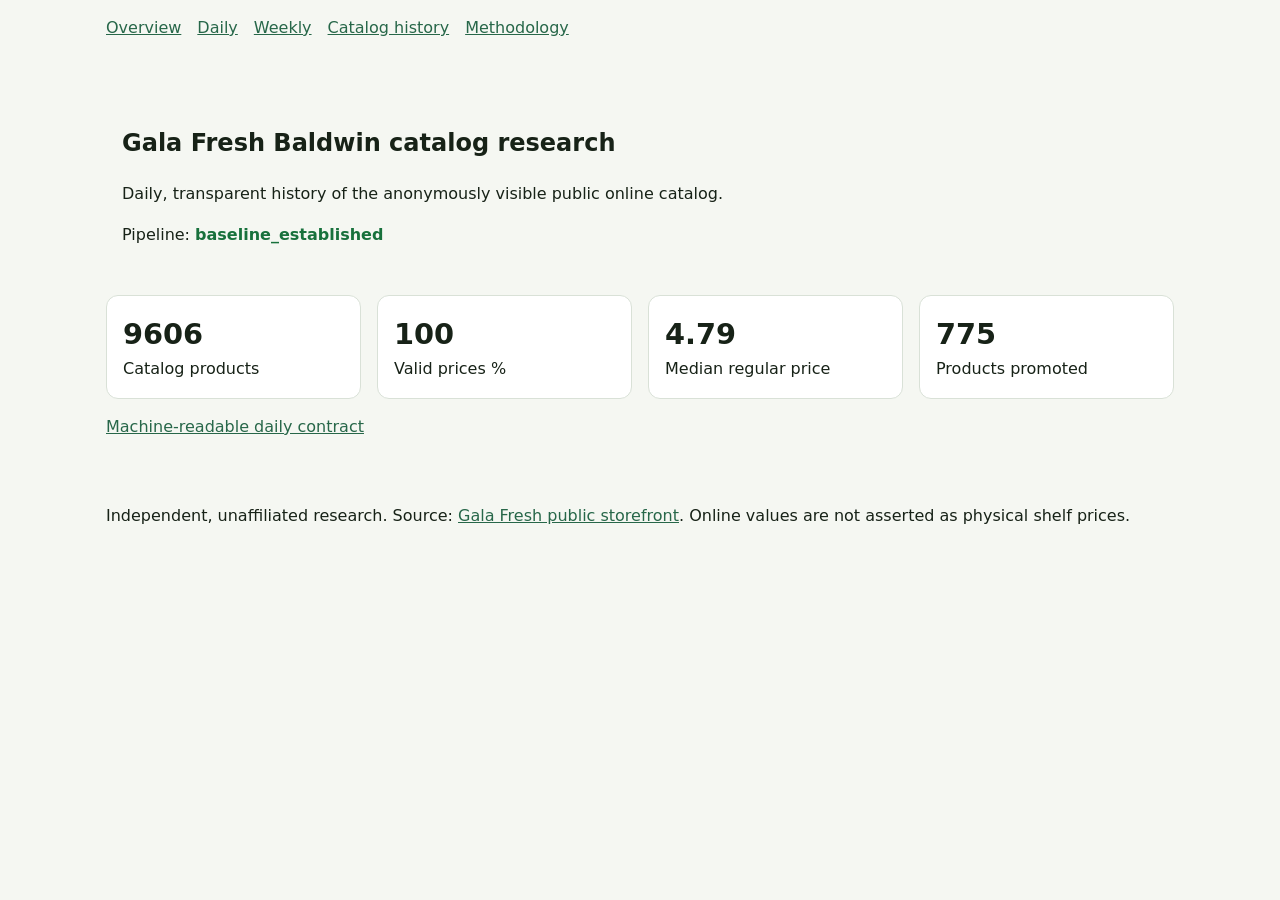
==== docs/index.html @ 22d4b64d "Initial production Gala Fresh Baldwin research pipeline" ====
<!doctype html><html lang="en"><head><meta charset="utf-8"><meta name="viewport" content="width=device-width,initial-scale=1"><title>Gala Fresh Baldwin Research</title><link rel="stylesheet" href="assets/site.css"></head><body><header><nav aria-label="Research reports"><a href="index.html">Overview</a><a href="daily-report.html">Daily</a><a href="weekly-report.html">Weekly</a><a href="catalog-history.html">Catalog history</a><a href="METHODOLOGY.html">Methodology</a></nav></header><main><section class="hero"><h1>Gala Fresh Baldwin catalog research</h1><p>Daily, transparent history of the anonymously visible public online catalog.</p><p>Pipeline: <span id="status" class="healthy">Loading…</span></p></section><section id="metrics" class="grid" aria-live="polite"></section><p><a id="raw" href="data/daily-summary.json">Machine-readable daily contract</a></p></main><footer><p>Independent, unaffiliated research. Source: <a href="https://www.shopgalafresh.com/">Gala Fresh public storefront</a>. Online values are not asserted as physical shelf prices.</p></footer><script>fetch('data/daily-summary.json').then(r=>r.json()).then(data=>{const source=data.latest;const labels={catalog_size:'Catalog products',valid_price_percentage:'Valid prices %',median_regular_price:'Median regular price',products_with_promotions:'Products promoted',latest_catalog_size:'Latest catalog',median_catalog_size:'Median catalog',median_valid_price_percentage:'Median valid prices %',price_increases:'Price increases',price_decreases:'Price decreases',additions:'Additions',returns:'Returns',missing_products:'Missing observations'};document.querySelector('#status').textContent=data.status;document.querySelector('#metrics').innerHTML=['catalog_size','valid_price_percentage','median_regular_price','products_with_promotions'].map(k=>`<section class="card"><div class="metric">${source[k]??'—'}</div><div>${labels[k]}</div></section>`).join('');document.querySelector('#raw').href='data/daily-summary.json';}).catch(e=>document.querySelector('#status').textContent='Report data unavailable');</script></body></html>
---- docs/assets/site.css ----
:root{color-scheme:light dark;--bg:#f5f7f2;--ink:#172217;--card:#fff;--accent:#276749;--muted:#5c685e;--border:#d9e1d7}*{box-sizing:border-box}
body{margin:0;background:var(--bg);color:var(--ink);font:16px/1.55 system-ui,sans-serif}header,main,footer{max-width:1100px;margin:auto;padding:1rem}
nav{display:flex;gap:1rem;flex-wrap:wrap}a{color:var(--accent)}.hero{padding:2rem 1rem}.grid{display:grid;grid-template-columns:repeat(auto-fit,minmax(210px,1fr));gap:1rem}
.card{background:var(--card);border:1px solid var(--border);border-radius:12px;padding:1rem}.metric{font-size:1.8rem;font-weight:700}.muted{color:var(--muted)}
table{width:100%;border-collapse:collapse;background:var(--card)}th,td{text-align:left;padding:.6rem;border-bottom:1px solid var(--border)}input{width:100%;padding:.75rem;font:inherit}
.healthy{color:#18713c;font-weight:700}.gap{color:#8a4b08}@media(prefers-color-scheme:dark){:root{--bg:#101510;--ink:#edf5ed;--card:#172017;--border:#344034;--muted:#aab5aa}}
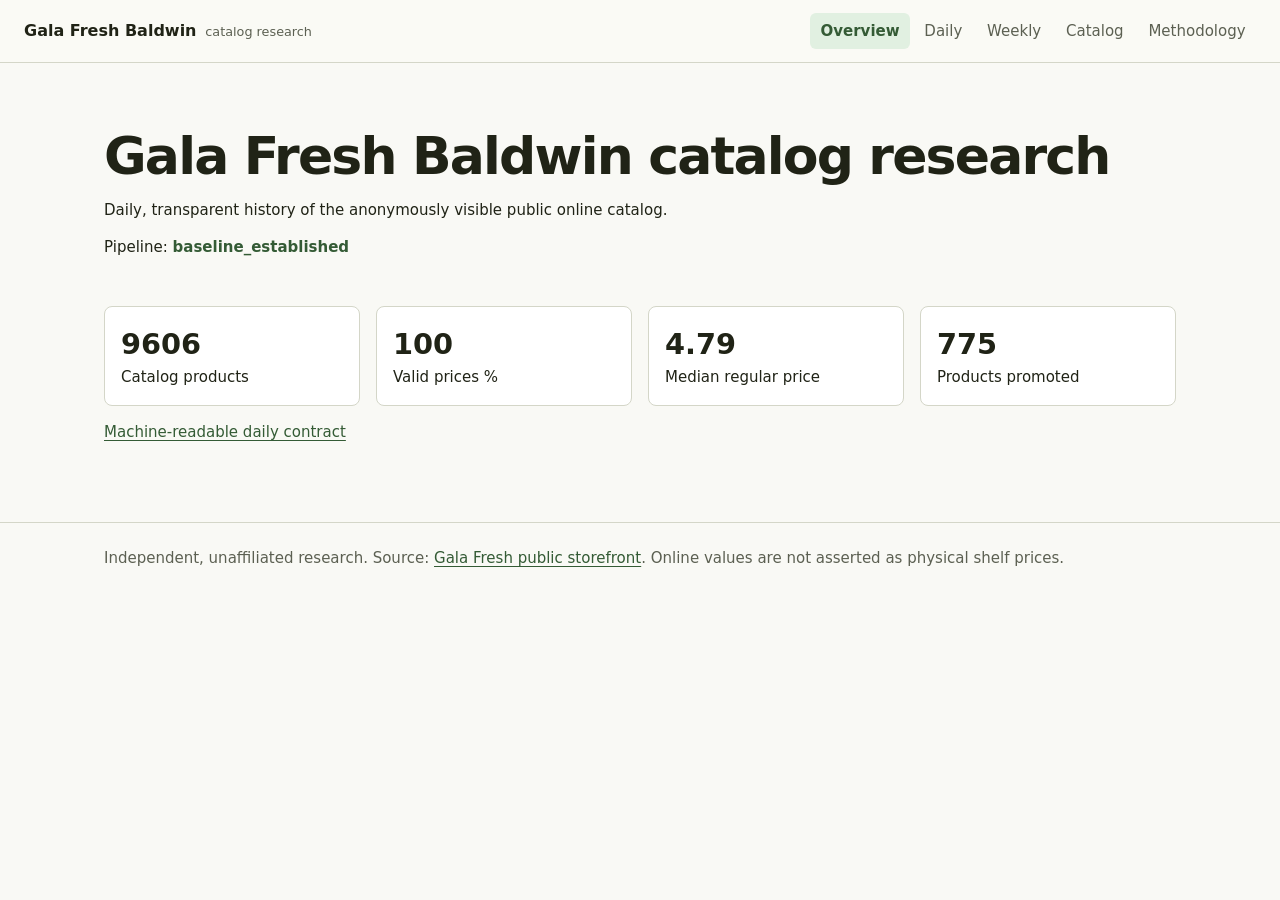
==== commit d928b87c: "Redesign catalog as full research workspace" ====
--- a/docs/index.html
+++ b/docs/index.html
@@ -1 +1 @@
-<!doctype html><html lang="en"><head><meta charset="utf-8"><meta name="viewport" content="width=device-width,initial-scale=1"><title>Gala Fresh Baldwin Research</title><link rel="stylesheet" href="assets/site.css"></head><body><header><nav aria-label="Research reports"><a href="index.html">Overview</a><a href="daily-report.html">Daily</a><a href="weekly-report.html">Weekly</a><a href="catalog-history.html">Catalog history</a><a href="METHODOLOGY.html">Methodology</a></nav></header><main><section class="hero"><h1>Gala Fresh Baldwin catalog research</h1><p>Daily, transparent history of the anonymously visible public online catalog.</p><p>Pipeline: <span id="status" class="healthy">Loading…</span></p></section><section id="metrics" class="grid" aria-live="polite"></section><p><a id="raw" href="data/daily-summary.json">Machine-readable daily contract</a></p></main><footer><p>Independent, unaffiliated research. Source: <a href="https://www.shopgalafresh.com/">Gala Fresh public storefront</a>. Online values are not asserted as physical shelf prices.</p></footer><script>fetch('data/daily-summary.json').then(r=>r.json()).then(data=>{const source=data.latest;const labels={catalog_size:'Catalog products',valid_price_percentage:'Valid prices %',median_regular_price:'Median regular price',products_with_promotions:'Products promoted',latest_catalog_size:'Latest catalog',median_catalog_size:'Median catalog',median_valid_price_percentage:'Median valid prices %',price_increases:'Price increases',price_decreases:'Price decreases',additions:'Additions',returns:'Returns',missing_products:'Missing observations'};document.querySelector('#status').textContent=data.status;document.querySelector('#metrics').innerHTML=['catalog_size','valid_price_percentage','median_regular_price','products_with_promotions'].map(k=>`<section class="card"><div class="metric">${source[k]??'—'}</div><div>${labels[k]}</div></section>`).join('');document.querySelector('#raw').href='data/daily-summary.json';}).catch(e=>document.querySelector('#status').textContent='Report data unavailable');</script></body></html>+<!doctype html><html lang="en"><head><meta charset="utf-8"><meta name="viewport" content="width=device-width,initial-scale=1"><meta name="theme-color" content="#f7f8f2"><title>Gala Fresh Baldwin Research</title><link rel="stylesheet" href="assets/site.css?v=catalog-1.2"></head><body class=""><header class="site-header"><div class="site-header-inner"><a class="site-identity" href="index.html"><strong>Gala Fresh Baldwin</strong><span>catalog research</span></a><nav class="site-nav" aria-label="Research reports"><a href="index.html" aria-current="page">Overview</a><a href="daily-report.html">Daily</a><a href="weekly-report.html">Weekly</a><a href="catalog.html">Catalog</a><a href="METHODOLOGY.html">Methodology</a></nav></div></header><main><section class="hero"><h1>Gala Fresh Baldwin catalog research</h1><p>Daily, transparent history of the anonymously visible public online catalog.</p><p>Pipeline: <span id="status" class="healthy">Loading…</span></p></section><section id="metrics" class="grid" aria-live="polite"></section><p><a id="raw" href="data/daily-summary.json">Machine-readable daily contract</a></p></main><footer class="site-footer"><p>Independent, unaffiliated research. Source: <a href="https://www.shopgalafresh.com/">Gala Fresh public storefront</a>. Online values are not asserted as physical shelf prices.</p></footer><script>fetch('data/daily-summary.json').then(r=>r.json()).then(data=>{const source=data.latest;const labels={catalog_size:'Catalog products',valid_price_percentage:'Valid prices %',median_regular_price:'Median regular price',products_with_promotions:'Products promoted',latest_catalog_size:'Latest catalog',median_catalog_size:'Median catalog',median_valid_price_percentage:'Median valid prices %',price_increases:'Price increases',price_decreases:'Price decreases',additions:'Additions',returns:'Returns',missing_products:'Missing observations'};document.querySelector('#status').textContent=data.status;document.querySelector('#metrics').innerHTML=['catalog_size','valid_price_percentage','median_regular_price','products_with_promotions'].map(k=>`<section class="card"><div class="metric">${source[k]??'—'}</div><div>${labels[k]}</div></section>`).join('');document.querySelector('#raw').href='data/daily-summary.json';}).catch(e=>document.querySelector('#status').textContent='Report data unavailable');</script></body></html>
--- a/docs/assets/site.css
+++ b/docs/assets/site.css
@@ -1,6 +1,11 @@
-:root{color-scheme:light dark;--bg:#f5f7f2;--ink:#172217;--card:#fff;--accent:#276749;--muted:#5c685e;--border:#d9e1d7}*{box-sizing:border-box}
-body{margin:0;background:var(--bg);color:var(--ink);font:16px/1.55 system-ui,sans-serif}header,main,footer{max-width:1100px;margin:auto;padding:1rem}
-nav{display:flex;gap:1rem;flex-wrap:wrap}a{color:var(--accent)}.hero{padding:2rem 1rem}.grid{display:grid;grid-template-columns:repeat(auto-fit,minmax(210px,1fr));gap:1rem}
-.card{background:var(--card);border:1px solid var(--border);border-radius:12px;padding:1rem}.metric{font-size:1.8rem;font-weight:700}.muted{color:var(--muted)}
-table{width:100%;border-collapse:collapse;background:var(--card)}th,td{text-align:left;padding:.6rem;border-bottom:1px solid var(--border)}input{width:100%;padding:.75rem;font:inherit}
-.healthy{color:#18713c;font-weight:700}.gap{color:#8a4b08}@media(prefers-color-scheme:dark){:root{--bg:#101510;--ink:#edf5ed;--card:#172017;--border:#344034;--muted:#aab5aa}}
+:root{color-scheme:light;--paper:oklch(98.2% .006 105);--surface:oklch(100% 0 0);--surface-tint:oklch(96.7% .012 112);--ink:oklch(25% .025 120);--muted:oklch(48% .022 120);--line:oklch(87% .018 112);--line-strong:oklch(73% .026 112);--accent:oklch(43% .075 145);--accent-soft:oklch(94% .025 145);--warning:oklch(48% .09 63);--warning-soft:oklch(95% .03 75);--focus:oklch(60% .15 245);--radius:8px;--shadow:0 12px 34px oklch(25% .02 120/.08)}
+*{box-sizing:border-box}[hidden]{display:none!important}html{scroll-behavior:smooth}body{margin:0;background:var(--paper);color:var(--ink);font:15px/1.5 ui-sans-serif,system-ui,-apple-system,BlinkMacSystemFont,"Segoe UI",sans-serif}button,input,select{font:inherit;color:inherit}button,select{cursor:pointer}a{color:var(--accent);text-underline-offset:3px}a:hover{text-decoration-thickness:2px}a:focus-visible,button:focus-visible,input:focus-visible,select:focus-visible{outline:3px solid var(--focus);outline-offset:2px}
+.site-header{border-bottom:1px solid var(--line);background:color-mix(in oklch,var(--paper) 94%,white);position:sticky;top:0;z-index:20}.site-header-inner{max-width:1440px;margin:auto;min-height:62px;padding:.65rem 1.5rem;display:flex;align-items:center;justify-content:space-between;gap:2rem}.site-identity{display:flex;align-items:baseline;gap:.55rem;text-decoration:none;color:var(--ink);white-space:nowrap}.site-identity strong{font-size:1rem}.site-identity span{color:var(--muted);font-size:.8rem}.site-nav{display:flex;gap:.25rem;flex-wrap:wrap}.site-nav a{padding:.45rem .65rem;border-radius:6px;color:var(--muted);text-decoration:none}.site-nav a:hover{background:var(--surface-tint);color:var(--ink)}.site-nav a[aria-current="page"]{background:var(--accent-soft);color:var(--accent);font-weight:650}
+main{max-width:1120px;margin:auto;padding:2rem 1.5rem 4rem}.catalog-page main{max-width:1500px;padding-top:1.5rem}.site-footer{border-top:1px solid var(--line);color:var(--muted)}.site-footer p{max-width:1120px;margin:auto;padding:1.5rem}.hero{padding:2rem 0}.hero h1,.catalog-heading h1{margin:.15rem 0;font-size:clamp(2rem,5vw,3.25rem);line-height:1.05;letter-spacing:-.035em}.grid{display:grid;grid-template-columns:repeat(auto-fit,minmax(210px,1fr));gap:1rem}.card{background:var(--surface);border:1px solid var(--line);border-radius:var(--radius);padding:1rem}.metric{font-size:1.8rem;font-weight:720;font-variant-numeric:tabular-nums}.muted,.quiet{color:var(--muted)}.healthy{color:var(--accent);font-weight:700}.gap{color:var(--warning)}table{width:100%;border-collapse:collapse;background:var(--surface)}th,td{text-align:left;padding:.65rem;border-bottom:1px solid var(--line);vertical-align:top}th{font-size:.74rem;letter-spacing:.04em;text-transform:uppercase;color:var(--muted)}
+.catalog-heading{display:flex;align-items:end;justify-content:space-between;gap:2rem;padding:1rem 0 1.5rem}.eyebrow{margin:0;color:var(--accent);font-size:.75rem;font-weight:750;letter-spacing:.09em;text-transform:uppercase}.lede{max-width:660px;margin:.65rem 0 0;color:var(--muted);font-size:1rem}.catalog-scope{display:grid;grid-template-columns:repeat(3,minmax(105px,1fr));min-width:min(520px,48vw);margin:0;border-top:1px solid var(--line-strong);border-bottom:1px solid var(--line)}.catalog-scope div{padding:.85rem}.catalog-scope div+div{border-left:1px solid var(--line)}.catalog-scope dt{color:var(--muted);font-size:.72rem;text-transform:uppercase;letter-spacing:.05em}.catalog-scope dd{margin:.2rem 0 0;font-size:1.15rem;font-weight:680;font-variant-numeric:tabular-nums}
+.catalog-controls{background:var(--surface-tint);border:1px solid var(--line);border-radius:var(--radius);padding:1rem 1.1rem}.controls-heading,.results-toolbar{display:flex;align-items:center;justify-content:space-between;gap:1rem}.controls-heading h2{margin:0;font-size:1rem}.controls-heading p{margin:.15rem 0 0;color:var(--muted);font-size:.82rem}.filter-grid{display:grid;grid-template-columns:minmax(250px,1.7fr) repeat(3,minmax(140px,1fr));gap:.8rem;margin-top:.9rem}.filter-grid>label,.toolbar-actions label{display:flex;flex-direction:column;gap:.3rem;color:var(--muted);font-size:.75rem;font-weight:650}.filter-grid input,.filter-grid select,.toolbar-actions select{width:100%;min-height:40px;border:1px solid var(--line-strong);border-radius:6px;background:var(--surface);padding:.48rem .6rem}.search-field{grid-column:span 2}.price-filter,.check-filters{border:0;padding:0;margin:0;grid-column:span 2}.filter-legend,.check-filters legend{display:block;margin-bottom:.3rem;color:var(--muted);font-size:.75rem;font-weight:650}.price-fields{display:flex;gap:.75rem}.price-filter label{display:flex;flex:1;flex-direction:column;gap:.3rem;color:var(--muted);font-size:.72rem}.check-filters{display:flex;gap:.75rem;align-items:center;flex-wrap:wrap}.check-filters legend{width:100%}.check-filters label{display:flex;align-items:center;gap:.45rem;background:var(--surface);border:1px solid var(--line);border-radius:6px;padding:.55rem .65rem;font-size:.78rem}.check-filters input{width:1rem;min-height:auto;margin:0}.text-button{border:0;background:transparent;color:var(--accent);padding:.4rem}.secondary-button{border:1px solid var(--line-strong);border-radius:6px;background:var(--surface);padding:.48rem .7rem}.secondary-button:hover{border-color:var(--accent);color:var(--accent)}.secondary-button:disabled{cursor:not-allowed;opacity:.45}.catalog-status{position:absolute;width:1px;height:1px;overflow:hidden;clip:rect(0,0,0,0)}
+.catalog-workspace{display:grid;grid-template-columns:minmax(0,1fr) minmax(340px,410px);gap:1rem;align-items:start;margin-top:1rem}.results-pane,.detail-panel{background:var(--surface);border:1px solid var(--line);border-radius:var(--radius)}.results-toolbar{padding:.8rem 1rem;border-bottom:1px solid var(--line)}.results-toolbar p{margin:0;font-variant-numeric:tabular-nums;font-weight:650}.toolbar-actions{display:flex;align-items:end;gap:.55rem}.toolbar-actions label{min-width:112px}.table-scroll{overflow:auto}.catalog-table{table-layout:fixed}.catalog-table th:nth-child(1){width:42%}.catalog-table th:nth-child(2){width:18%}.catalog-table th:nth-child(3){width:18%}.catalog-table th:nth-child(4){width:22%}.catalog-table td{height:74px}.catalog-table tr.selected td{background:var(--accent-soft)}.catalog-table tr.selected td:first-child{box-shadow:inset 3px 0 var(--accent)}.item-button{display:flex;flex-direction:column;gap:.15rem;width:100%;padding:0;border:0;background:transparent;text-align:left;color:var(--ink)}.item-button strong{font-size:.9rem}.item-button span,.date-note{display:block;color:var(--muted);font-size:.72rem}.price-value{font-weight:700;font-variant-numeric:tabular-nums}.tags{display:flex;gap:.3rem;flex-wrap:wrap}.tag{display:inline-block;border:1px solid var(--line-strong);border-radius:999px;padding:.15rem .42rem;font-size:.68rem;white-space:nowrap}.tag.promoted{border-color:color-mix(in oklch,var(--accent),white 55%);background:var(--accent-soft);color:var(--accent)}.tag.missing{border-color:color-mix(in oklch,var(--warning),white 55%);background:var(--warning-soft);color:var(--warning)}.pagination{display:flex;align-items:center;justify-content:center;gap:.8rem;padding:.8rem;border-top:1px solid var(--line)}.pagination span{min-width:110px;text-align:center;color:var(--muted);font-size:.8rem}.empty-state,.detail-placeholder,.error-state{display:flex;flex-direction:column;gap:.35rem;align-items:center;justify-content:center;text-align:center;padding:3rem;color:var(--muted)}
+.detail-panel{position:sticky;top:78px;max-height:calc(100vh - 94px);overflow:auto;box-shadow:var(--shadow)}.detail-close{display:none}.detail-content{padding:1rem}.detail-header{display:grid;grid-template-columns:92px 1fr;gap:1rem;align-items:start}.detail-header img,.image-placeholder{width:92px;height:92px;object-fit:contain;border:1px solid var(--line);border-radius:6px;background:white}.image-placeholder{display:grid;place-items:center;color:var(--muted);font-size:.72rem}.detail-header h2{margin:.22rem 0;font-size:1.25rem;line-height:1.25}.detail-price{margin:.3rem 0 0;font-size:1.45rem;font-weight:760;font-variant-numeric:tabular-nums}.detail-state{margin:.2rem 0;color:var(--muted);font-size:.76rem}.detail-actions{display:flex;align-items:center;gap:.8rem;margin:1rem 0;padding-bottom:1rem;border-bottom:1px solid var(--line);font-size:.78rem}.evidence-list{margin:0}.evidence-list div{display:grid;grid-template-columns:135px 1fr;gap:.75rem;padding:.48rem 0;border-bottom:1px solid var(--line)}.evidence-list dt{color:var(--muted);font-size:.74rem}.evidence-list dd{margin:0;font-size:.78rem;overflow-wrap:anywhere}.evidence-list code{font-size:.7rem}.category-evidence,.history-evidence{margin-top:1.2rem}.category-evidence h3,.history-evidence h3{margin:0 0 .45rem;font-size:.9rem}.category-evidence ul{margin:0;padding-left:1.1rem;color:var(--muted);font-size:.76rem}.history-evidence>div>p{margin:0 0 .7rem;color:var(--muted);font-size:.75rem}.history-scroll{max-height:340px;overflow:auto;border:1px solid var(--line);border-radius:6px}.history-scroll table{font-size:.72rem}.history-scroll th{position:sticky;top:0;background:var(--surface-tint);z-index:1}.history-scroll td:nth-child(1){white-space:nowrap}.history-scroll td:nth-child(2){font-variant-numeric:tabular-nums;white-space:nowrap}.history-scroll td span{display:block}.history-scroll small{color:var(--muted)}.history-gap td{background:var(--warning-soft)}.gap-label{color:var(--warning);font-weight:700}.catalog-contract{margin:1rem 0 0;text-align:right;font-size:.8rem}
+@media(max-width:1050px){.filter-grid{grid-template-columns:repeat(2,minmax(0,1fr))}.search-field{grid-column:span 2}.catalog-workspace{grid-template-columns:minmax(0,1fr) 350px}.toolbar-actions{flex-wrap:wrap;justify-content:end}.catalog-table th:nth-child(2),.catalog-table td:nth-child(2){display:none}.catalog-table th:nth-child(1){width:45%}.catalog-table th:nth-child(3){width:25%}.catalog-table th:nth-child(4){width:30%}}
+@media(max-width:760px){.site-header{position:static}.site-header-inner{align-items:flex-start;flex-direction:column;gap:.45rem;padding:.75rem 1rem}.site-nav{width:100%;overflow:auto;flex-wrap:nowrap}.site-nav a{white-space:nowrap}.catalog-page main,main{padding:1.1rem 1rem 3rem}.catalog-heading{align-items:start;flex-direction:column;gap:1rem}.catalog-scope{width:100%;min-width:0}.catalog-scope dd{font-size:.95rem}.filter-grid{grid-template-columns:1fr}.search-field,.price-filter,.check-filters{grid-column:span 1}.price-fields{flex-wrap:wrap}.results-toolbar{align-items:flex-start;flex-direction:column}.toolbar-actions{width:100%;justify-content:flex-start}.toolbar-actions label{flex:1}.catalog-table th:nth-child(4),.catalog-table td:nth-child(4){display:none}.catalog-table th:nth-child(1){width:62%}.catalog-table th:nth-child(3){width:38%}.catalog-workspace{display:block}.detail-panel{display:none;position:fixed;z-index:50;inset:1rem 0 0 1.5rem;max-height:none;border-radius:10px 0 0 0;box-shadow:-20px 0 60px oklch(20% .03 120/.22)}.detail-panel.is-open{display:block}.detail-close{display:block;position:sticky;top:0;z-index:2;width:100%;border:0;border-bottom:1px solid var(--line);background:var(--surface-tint);padding:.7rem;text-align:right;color:var(--accent)}.site-footer p{padding:1rem}.catalog-contract{text-align:left}}
+@media(max-width:480px){.catalog-scope{grid-template-columns:1fr}.catalog-scope div+div{border-left:0;border-top:1px solid var(--line)}.toolbar-actions{display:grid;grid-template-columns:1fr 1fr}.toolbar-actions .secondary-button{grid-column:span 2}.catalog-table th:nth-child(3),.catalog-table td:nth-child(3){display:none}.catalog-table th:nth-child(1){width:100%}.detail-header{grid-template-columns:72px 1fr}.detail-header img,.image-placeholder{width:72px;height:72px}.evidence-list div{grid-template-columns:115px 1fr}}
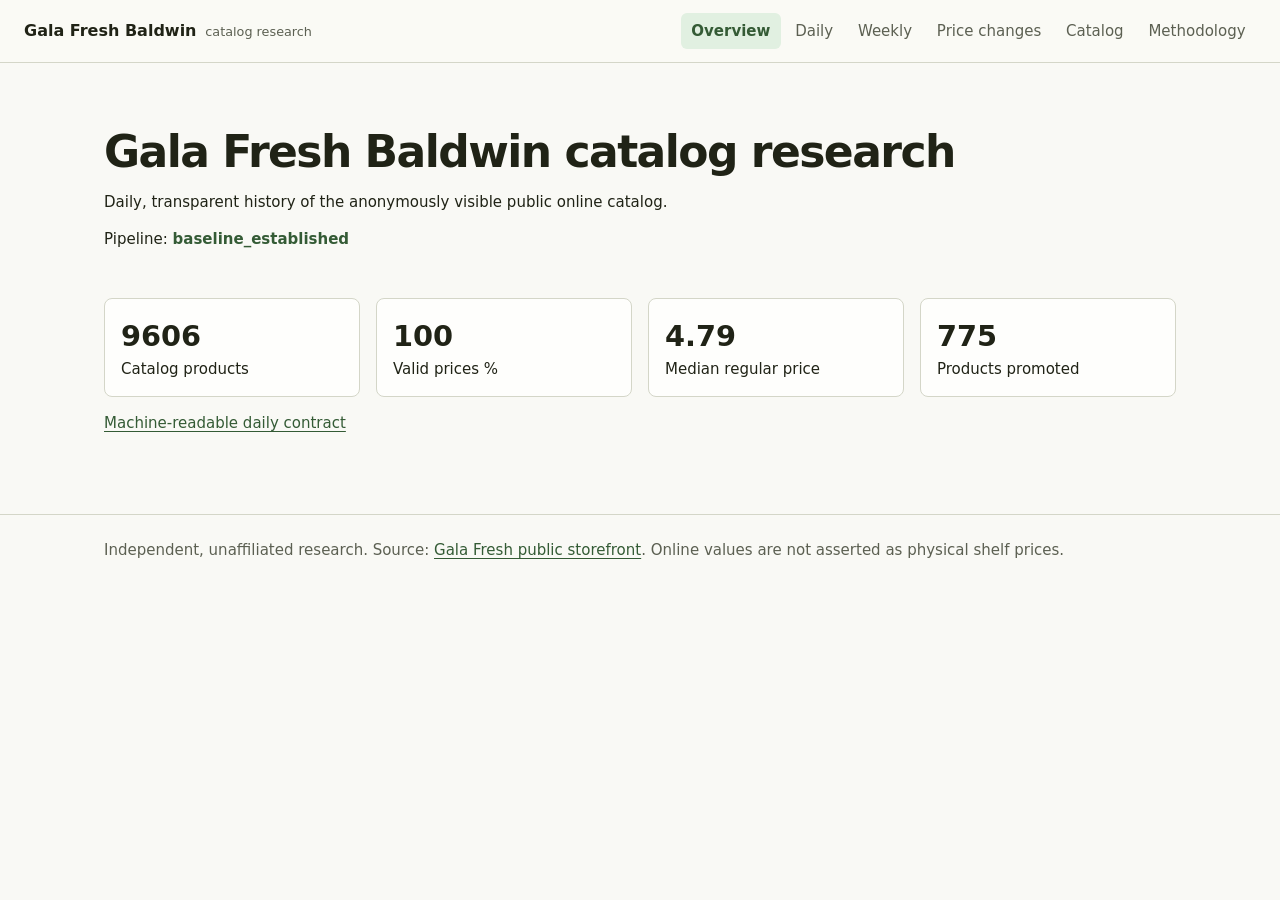
==== commit 1c764526: "Build multi-day price change explorer" ====
--- a/docs/index.html
+++ b/docs/index.html
@@ -1 +1 @@
-<!doctype html><html lang="en"><head><meta charset="utf-8"><meta name="viewport" content="width=device-width,initial-scale=1"><meta name="theme-color" content="#f7f8f2"><title>Gala Fresh Baldwin Research</title><link rel="stylesheet" href="assets/site.css?v=catalog-1.2"></head><body class=""><header class="site-header"><div class="site-header-inner"><a class="site-identity" href="index.html"><strong>Gala Fresh Baldwin</strong><span>catalog research</span></a><nav class="site-nav" aria-label="Research reports"><a href="index.html" aria-current="page">Overview</a><a href="daily-report.html">Daily</a><a href="weekly-report.html">Weekly</a><a href="catalog.html">Catalog</a><a href="METHODOLOGY.html">Methodology</a></nav></div></header><main><section class="hero"><h1>Gala Fresh Baldwin catalog research</h1><p>Daily, transparent history of the anonymously visible public online catalog.</p><p>Pipeline: <span id="status" class="healthy">Loading…</span></p></section><section id="metrics" class="grid" aria-live="polite"></section><p><a id="raw" href="data/daily-summary.json">Machine-readable daily contract</a></p></main><footer class="site-footer"><p>Independent, unaffiliated research. Source: <a href="https://www.shopgalafresh.com/">Gala Fresh public storefront</a>. Online values are not asserted as physical shelf prices.</p></footer><script>fetch('data/daily-summary.json').then(r=>r.json()).then(data=>{const source=data.latest;const labels={catalog_size:'Catalog products',valid_price_percentage:'Valid prices %',median_regular_price:'Median regular price',products_with_promotions:'Products promoted',latest_catalog_size:'Latest catalog',median_catalog_size:'Median catalog',median_valid_price_percentage:'Median valid prices %',price_increases:'Price increases',price_decreases:'Price decreases',additions:'Additions',returns:'Returns',missing_products:'Missing observations'};document.querySelector('#status').textContent=data.status;document.querySelector('#metrics').innerHTML=['catalog_size','valid_price_percentage','median_regular_price','products_with_promotions'].map(k=>`<section class="card"><div class="metric">${source[k]??'—'}</div><div>${labels[k]}</div></section>`).join('');document.querySelector('#raw').href='data/daily-summary.json';}).catch(e=>document.querySelector('#status').textContent='Report data unavailable');</script></body></html>+<!doctype html><html lang="en"><head><meta charset="utf-8"><meta name="viewport" content="width=device-width,initial-scale=1"><meta name="theme-color" content="#f7f8f2"><title>Gala Fresh Baldwin Research</title><link rel="stylesheet" href="assets/site.css?v=research-1.1"></head><body class=""><header class="site-header"><div class="site-header-inner"><a class="site-identity" href="index.html"><strong>Gala Fresh Baldwin</strong><span>catalog research</span></a><nav class="site-nav" aria-label="Research reports"><a href="index.html" aria-current="page">Overview</a><a href="daily-report.html">Daily</a><a href="weekly-report.html">Weekly</a><a href="price-changes.html">Price changes</a><a href="catalog.html">Catalog</a><a href="METHODOLOGY.html">Methodology</a></nav></div></header><main><section class="hero"><h1>Gala Fresh Baldwin catalog research</h1><p>Daily, transparent history of the anonymously visible public online catalog.</p><p>Pipeline: <span id="status" class="healthy">Loading…</span></p></section><section id="metrics" class="grid" aria-live="polite"></section><p><a id="raw" href="data/daily-summary.json">Machine-readable daily contract</a></p></main><footer class="site-footer"><p>Independent, unaffiliated research. Source: <a href="https://www.shopgalafresh.com/">Gala Fresh public storefront</a>. Online values are not asserted as physical shelf prices.</p></footer><script>fetch('data/daily-summary.json').then(r=>r.json()).then(data=>{const source=data.latest;const labels={catalog_size:'Catalog products',valid_price_percentage:'Valid prices %',median_regular_price:'Median regular price',products_with_promotions:'Products promoted',latest_catalog_size:'Latest catalog',median_catalog_size:'Median catalog',median_valid_price_percentage:'Median valid prices %',price_increases:'Price increases',price_decreases:'Price decreases',additions:'Additions',returns:'Returns',missing_products:'Missing observations'};document.querySelector('#status').textContent=data.status;document.querySelector('#metrics').innerHTML=['catalog_size','valid_price_percentage','median_regular_price','products_with_promotions'].map(k=>`<section class="card"><div class="metric">${source[k]??'—'}</div><div>${labels[k]}</div></section>`).join('');document.querySelector('#raw').href='data/daily-summary.json';}).catch(e=>document.querySelector('#status').textContent='Report data unavailable');</script></body></html>
--- a/docs/assets/site.css
+++ b/docs/assets/site.css
@@ -1,11 +1,15 @@
-:root{color-scheme:light;--paper:oklch(98.2% .006 105);--surface:oklch(100% 0 0);--surface-tint:oklch(96.7% .012 112);--ink:oklch(25% .025 120);--muted:oklch(48% .022 120);--line:oklch(87% .018 112);--line-strong:oklch(73% .026 112);--accent:oklch(43% .075 145);--accent-soft:oklch(94% .025 145);--warning:oklch(48% .09 63);--warning-soft:oklch(95% .03 75);--focus:oklch(60% .15 245);--radius:8px;--shadow:0 12px 34px oklch(25% .02 120/.08)}
+:root{color-scheme:light;--paper:oklch(98.2% .006 105);--surface:oklch(99.7% .003 105);--surface-tint:oklch(96.7% .012 112);--ink:oklch(25% .025 120);--muted:oklch(48% .022 120);--line:oklch(87% .018 112);--line-strong:oklch(73% .026 112);--accent:oklch(43% .075 145);--accent-soft:oklch(94% .025 145);--warning:oklch(48% .09 63);--warning-soft:oklch(95% .03 75);--increase:oklch(46% .09 52);--increase-soft:oklch(95% .025 62);--decrease:oklch(45% .08 245);--decrease-soft:oklch(95% .02 245);--focus:oklch(60% .15 245);--radius:8px;--shadow:0 12px 34px oklch(25% .02 120/.08)}
 *{box-sizing:border-box}[hidden]{display:none!important}html{scroll-behavior:smooth}body{margin:0;background:var(--paper);color:var(--ink);font:15px/1.5 ui-sans-serif,system-ui,-apple-system,BlinkMacSystemFont,"Segoe UI",sans-serif}button,input,select{font:inherit;color:inherit}button,select{cursor:pointer}a{color:var(--accent);text-underline-offset:3px}a:hover{text-decoration-thickness:2px}a:focus-visible,button:focus-visible,input:focus-visible,select:focus-visible{outline:3px solid var(--focus);outline-offset:2px}
 .site-header{border-bottom:1px solid var(--line);background:color-mix(in oklch,var(--paper) 94%,white);position:sticky;top:0;z-index:20}.site-header-inner{max-width:1440px;margin:auto;min-height:62px;padding:.65rem 1.5rem;display:flex;align-items:center;justify-content:space-between;gap:2rem}.site-identity{display:flex;align-items:baseline;gap:.55rem;text-decoration:none;color:var(--ink);white-space:nowrap}.site-identity strong{font-size:1rem}.site-identity span{color:var(--muted);font-size:.8rem}.site-nav{display:flex;gap:.25rem;flex-wrap:wrap}.site-nav a{padding:.45rem .65rem;border-radius:6px;color:var(--muted);text-decoration:none}.site-nav a:hover{background:var(--surface-tint);color:var(--ink)}.site-nav a[aria-current="page"]{background:var(--accent-soft);color:var(--accent);font-weight:650}
-main{max-width:1120px;margin:auto;padding:2rem 1.5rem 4rem}.catalog-page main{max-width:1500px;padding-top:1.5rem}.site-footer{border-top:1px solid var(--line);color:var(--muted)}.site-footer p{max-width:1120px;margin:auto;padding:1.5rem}.hero{padding:2rem 0}.hero h1,.catalog-heading h1{margin:.15rem 0;font-size:clamp(2rem,5vw,3.25rem);line-height:1.05;letter-spacing:-.035em}.grid{display:grid;grid-template-columns:repeat(auto-fit,minmax(210px,1fr));gap:1rem}.card{background:var(--surface);border:1px solid var(--line);border-radius:var(--radius);padding:1rem}.metric{font-size:1.8rem;font-weight:720;font-variant-numeric:tabular-nums}.muted,.quiet{color:var(--muted)}.healthy{color:var(--accent);font-weight:700}.gap{color:var(--warning)}table{width:100%;border-collapse:collapse;background:var(--surface)}th,td{text-align:left;padding:.65rem;border-bottom:1px solid var(--line);vertical-align:top}th{font-size:.74rem;letter-spacing:.04em;text-transform:uppercase;color:var(--muted)}
+main{max-width:1120px;margin:auto;padding:2rem 1.5rem 4rem}.catalog-page main,.changes-page main{max-width:1500px;padding-top:1.5rem}.site-footer{border-top:1px solid var(--line);color:var(--muted)}.site-footer p{max-width:1120px;margin:auto;padding:1.5rem}.hero{padding:2rem 0}.hero h1,.catalog-heading h1,.change-heading h1{margin:.15rem 0;font-size:2.75rem;line-height:1.05;letter-spacing:-.035em}.grid{display:grid;grid-template-columns:repeat(auto-fit,minmax(210px,1fr));gap:1rem}.card{background:var(--surface);border:1px solid var(--line);border-radius:var(--radius);padding:1rem}.metric{font-size:1.8rem;font-weight:720;font-variant-numeric:tabular-nums}.muted,.quiet{color:var(--muted)}.healthy{color:var(--accent);font-weight:700}.gap{color:var(--warning)}table{width:100%;border-collapse:collapse;background:var(--surface)}th,td{text-align:left;padding:.65rem;border-bottom:1px solid var(--line);vertical-align:top}th{font-size:.74rem;letter-spacing:.04em;text-transform:uppercase;color:var(--muted)}
 .catalog-heading{display:flex;align-items:end;justify-content:space-between;gap:2rem;padding:1rem 0 1.5rem}.eyebrow{margin:0;color:var(--accent);font-size:.75rem;font-weight:750;letter-spacing:.09em;text-transform:uppercase}.lede{max-width:660px;margin:.65rem 0 0;color:var(--muted);font-size:1rem}.catalog-scope{display:grid;grid-template-columns:repeat(3,minmax(105px,1fr));min-width:min(520px,48vw);margin:0;border-top:1px solid var(--line-strong);border-bottom:1px solid var(--line)}.catalog-scope div{padding:.85rem}.catalog-scope div+div{border-left:1px solid var(--line)}.catalog-scope dt{color:var(--muted);font-size:.72rem;text-transform:uppercase;letter-spacing:.05em}.catalog-scope dd{margin:.2rem 0 0;font-size:1.15rem;font-weight:680;font-variant-numeric:tabular-nums}
 .catalog-controls{background:var(--surface-tint);border:1px solid var(--line);border-radius:var(--radius);padding:1rem 1.1rem}.controls-heading,.results-toolbar{display:flex;align-items:center;justify-content:space-between;gap:1rem}.controls-heading h2{margin:0;font-size:1rem}.controls-heading p{margin:.15rem 0 0;color:var(--muted);font-size:.82rem}.filter-grid{display:grid;grid-template-columns:minmax(250px,1.7fr) repeat(3,minmax(140px,1fr));gap:.8rem;margin-top:.9rem}.filter-grid>label,.toolbar-actions label{display:flex;flex-direction:column;gap:.3rem;color:var(--muted);font-size:.75rem;font-weight:650}.filter-grid input,.filter-grid select,.toolbar-actions select{width:100%;min-height:40px;border:1px solid var(--line-strong);border-radius:6px;background:var(--surface);padding:.48rem .6rem}.search-field{grid-column:span 2}.price-filter,.check-filters{border:0;padding:0;margin:0;grid-column:span 2}.filter-legend,.check-filters legend{display:block;margin-bottom:.3rem;color:var(--muted);font-size:.75rem;font-weight:650}.price-fields{display:flex;gap:.75rem}.price-filter label{display:flex;flex:1;flex-direction:column;gap:.3rem;color:var(--muted);font-size:.72rem}.check-filters{display:flex;gap:.75rem;align-items:center;flex-wrap:wrap}.check-filters legend{width:100%}.check-filters label{display:flex;align-items:center;gap:.45rem;background:var(--surface);border:1px solid var(--line);border-radius:6px;padding:.55rem .65rem;font-size:.78rem}.check-filters input{width:1rem;min-height:auto;margin:0}.text-button{border:0;background:transparent;color:var(--accent);padding:.4rem}.secondary-button{border:1px solid var(--line-strong);border-radius:6px;background:var(--surface);padding:.48rem .7rem}.secondary-button:hover{border-color:var(--accent);color:var(--accent)}.secondary-button:disabled{cursor:not-allowed;opacity:.45}.catalog-status{position:absolute;width:1px;height:1px;overflow:hidden;clip:rect(0,0,0,0)}
-.catalog-workspace{display:grid;grid-template-columns:minmax(0,1fr) minmax(340px,410px);gap:1rem;align-items:start;margin-top:1rem}.results-pane,.detail-panel{background:var(--surface);border:1px solid var(--line);border-radius:var(--radius)}.results-toolbar{padding:.8rem 1rem;border-bottom:1px solid var(--line)}.results-toolbar p{margin:0;font-variant-numeric:tabular-nums;font-weight:650}.toolbar-actions{display:flex;align-items:end;gap:.55rem}.toolbar-actions label{min-width:112px}.table-scroll{overflow:auto}.catalog-table{table-layout:fixed}.catalog-table th:nth-child(1){width:42%}.catalog-table th:nth-child(2){width:18%}.catalog-table th:nth-child(3){width:18%}.catalog-table th:nth-child(4){width:22%}.catalog-table td{height:74px}.catalog-table tr.selected td{background:var(--accent-soft)}.catalog-table tr.selected td:first-child{box-shadow:inset 3px 0 var(--accent)}.item-button{display:flex;flex-direction:column;gap:.15rem;width:100%;padding:0;border:0;background:transparent;text-align:left;color:var(--ink)}.item-button strong{font-size:.9rem}.item-button span,.date-note{display:block;color:var(--muted);font-size:.72rem}.price-value{font-weight:700;font-variant-numeric:tabular-nums}.tags{display:flex;gap:.3rem;flex-wrap:wrap}.tag{display:inline-block;border:1px solid var(--line-strong);border-radius:999px;padding:.15rem .42rem;font-size:.68rem;white-space:nowrap}.tag.promoted{border-color:color-mix(in oklch,var(--accent),white 55%);background:var(--accent-soft);color:var(--accent)}.tag.missing{border-color:color-mix(in oklch,var(--warning),white 55%);background:var(--warning-soft);color:var(--warning)}.pagination{display:flex;align-items:center;justify-content:center;gap:.8rem;padding:.8rem;border-top:1px solid var(--line)}.pagination span{min-width:110px;text-align:center;color:var(--muted);font-size:.8rem}.empty-state,.detail-placeholder,.error-state{display:flex;flex-direction:column;gap:.35rem;align-items:center;justify-content:center;text-align:center;padding:3rem;color:var(--muted)}
+.catalog-workspace{display:grid;grid-template-columns:minmax(0,1fr) minmax(340px,410px);gap:1rem;align-items:start;margin-top:1rem}.results-pane,.detail-panel{background:var(--surface);border:1px solid var(--line);border-radius:var(--radius)}.results-toolbar{padding:.8rem 1rem;border-bottom:1px solid var(--line)}.results-toolbar p{margin:0;font-variant-numeric:tabular-nums;font-weight:650}.toolbar-actions{display:flex;align-items:end;gap:.55rem}.toolbar-actions label{min-width:112px}.table-scroll{overflow:auto}.catalog-table{table-layout:fixed}.catalog-table th:nth-child(1){width:42%}.catalog-table th:nth-child(2){width:18%}.catalog-table th:nth-child(3){width:18%}.catalog-table th:nth-child(4){width:22%}.catalog-table td{height:74px}.catalog-table tr.selected td{background:var(--accent-soft);box-shadow:inset 0 1px var(--accent),inset 0 -1px var(--accent)}.item-button{display:flex;flex-direction:column;gap:.15rem;width:100%;padding:0;border:0;background:transparent;text-align:left;color:var(--ink)}.item-button strong{font-size:.9rem}.item-button span,.date-note{display:block;color:var(--muted);font-size:.72rem}.price-value{font-weight:700;font-variant-numeric:tabular-nums}.tags{display:flex;gap:.3rem;flex-wrap:wrap}.tag{display:inline-block;border:1px solid var(--line-strong);border-radius:999px;padding:.15rem .42rem;font-size:.68rem;white-space:nowrap}.tag.promoted{border-color:color-mix(in oklch,var(--accent),white 55%);background:var(--accent-soft);color:var(--accent)}.tag.missing{border-color:color-mix(in oklch,var(--warning),white 55%);background:var(--warning-soft);color:var(--warning)}.pagination{display:flex;align-items:center;justify-content:center;gap:.8rem;padding:.8rem;border-top:1px solid var(--line)}.pagination span{min-width:110px;text-align:center;color:var(--muted);font-size:.8rem}.empty-state,.detail-placeholder,.error-state{display:flex;flex-direction:column;gap:.35rem;align-items:center;justify-content:center;text-align:center;padding:3rem;color:var(--muted)}
 .detail-panel{position:sticky;top:78px;max-height:calc(100vh - 94px);overflow:auto;box-shadow:var(--shadow)}.detail-close{display:none}.detail-content{padding:1rem}.detail-header{display:grid;grid-template-columns:92px 1fr;gap:1rem;align-items:start}.detail-header img,.image-placeholder{width:92px;height:92px;object-fit:contain;border:1px solid var(--line);border-radius:6px;background:white}.image-placeholder{display:grid;place-items:center;color:var(--muted);font-size:.72rem}.detail-header h2{margin:.22rem 0;font-size:1.25rem;line-height:1.25}.detail-price{margin:.3rem 0 0;font-size:1.45rem;font-weight:760;font-variant-numeric:tabular-nums}.detail-state{margin:.2rem 0;color:var(--muted);font-size:.76rem}.detail-actions{display:flex;align-items:center;gap:.8rem;margin:1rem 0;padding-bottom:1rem;border-bottom:1px solid var(--line);font-size:.78rem}.evidence-list{margin:0}.evidence-list div{display:grid;grid-template-columns:135px 1fr;gap:.75rem;padding:.48rem 0;border-bottom:1px solid var(--line)}.evidence-list dt{color:var(--muted);font-size:.74rem}.evidence-list dd{margin:0;font-size:.78rem;overflow-wrap:anywhere}.evidence-list code{font-size:.7rem}.category-evidence,.history-evidence{margin-top:1.2rem}.category-evidence h3,.history-evidence h3{margin:0 0 .45rem;font-size:.9rem}.category-evidence ul{margin:0;padding-left:1.1rem;color:var(--muted);font-size:.76rem}.history-evidence>div>p{margin:0 0 .7rem;color:var(--muted);font-size:.75rem}.history-scroll{max-height:340px;overflow:auto;border:1px solid var(--line);border-radius:6px}.history-scroll table{font-size:.72rem}.history-scroll th{position:sticky;top:0;background:var(--surface-tint);z-index:1}.history-scroll td:nth-child(1){white-space:nowrap}.history-scroll td:nth-child(2){font-variant-numeric:tabular-nums;white-space:nowrap}.history-scroll td span{display:block}.history-scroll small{color:var(--muted)}.history-gap td{background:var(--warning-soft)}.gap-label{color:var(--warning);font-weight:700}.catalog-contract{margin:1rem 0 0;text-align:right;font-size:.8rem}
+.change-heading{display:grid;grid-template-columns:minmax(0,1fr) minmax(600px,1.2fr);gap:2rem;align-items:end;padding:1rem 0 1.5rem}.change-scope{display:grid;grid-template-columns:repeat(4,minmax(120px,1fr));margin:0;border-top:1px solid var(--line-strong);border-bottom:1px solid var(--line)}.change-scope div{padding:.78rem}.change-scope div+div{border-left:1px solid var(--line)}.change-scope dt{color:var(--muted);font-size:.7rem;text-transform:uppercase;letter-spacing:.05em}.change-scope dd{margin:.2rem 0 0;font-size:.95rem;font-weight:680;font-variant-numeric:tabular-nums}.research-note{display:flex;gap:.5rem;align-items:baseline;margin-bottom:1rem;border:1px solid var(--line-strong);border-radius:var(--radius);background:var(--surface);padding:.8rem 1rem}.research-note span{color:var(--muted);font-size:.82rem}.range-controls{border-top:1px solid var(--line-strong);border-bottom:1px solid var(--line);padding:1rem 0}.quick-ranges{display:flex;gap:.35rem;flex-wrap:wrap}.quick-ranges button{border:1px solid var(--line);border-radius:6px;background:var(--surface);padding:.38rem .62rem;font-size:.78rem}.quick-ranges button:hover{border-color:var(--accent);color:var(--accent)}.date-fields{display:grid;grid-template-columns:180px 180px max-content 1fr;gap:.75rem;align-items:end;margin-top:.85rem}.date-fields label,.change-filter-grid>label{display:flex;flex-direction:column;gap:.3rem;color:var(--muted);font-size:.75rem;font-weight:650}.date-fields input,.change-filter-grid input,.change-filter-grid select{width:100%;min-height:40px;border:1px solid var(--line-strong);border-radius:6px;background:var(--surface);padding:.48rem .6rem}.date-fields p{margin:0 0 .5rem;color:var(--muted);font-size:.8rem}.primary-button{min-height:40px;border:1px solid var(--accent);border-radius:6px;background:var(--accent);color:var(--paper);padding:.48rem .85rem;font-weight:680}.primary-button:hover{background:color-mix(in oklch,var(--accent),var(--ink) 12%)}.primary-button:disabled{cursor:wait;opacity:.65}.change-filters{margin-top:1rem}.change-filter-grid{display:grid;grid-template-columns:minmax(260px,1.6fr) repeat(4,minmax(140px,1fr));gap:.8rem;margin-top:.9rem}.change-search{grid-column:span 2}.suffix-input{position:relative}.suffix-input input{padding-right:2rem}.suffix-input span{position:absolute;right:.7rem;top:.58rem;color:var(--muted)}.change-checks{grid-column:span 2}.change-workspace{display:grid;grid-template-columns:minmax(0,1fr) minmax(350px,410px);gap:1rem;align-items:start;margin-top:1rem}.toolbar-note{display:block;color:var(--muted);font-size:.72rem}.export-actions{display:flex;gap:.35rem}.change-table{table-layout:fixed}.change-table th:nth-child(1){width:13%}.change-table th:nth-child(2){width:29%}.change-table th:nth-child(3){width:22%}.change-table th:nth-child(4){width:15%}.change-table th:nth-child(5){width:21%}.change-table tr.selected td{background:var(--accent-soft);box-shadow:inset 0 1px var(--accent),inset 0 -1px var(--accent)}.interval-date{font-weight:680;font-variant-numeric:tabular-nums}.change-button{display:flex;flex-direction:column;gap:.15rem;width:100%;border:0;background:transparent;padding:0;text-align:left}.change-button strong{font-size:.88rem}.change-button span{color:var(--muted);font-size:.72rem}.price-comparison{display:flex;align-items:center;gap:.4rem;white-space:nowrap;font-variant-numeric:tabular-nums}.movement{display:inline-block;border-radius:999px;padding:.18rem .5rem;font-size:.75rem;font-weight:750;text-transform:capitalize;font-variant-numeric:tabular-nums}.movement.increase{background:var(--increase-soft);color:var(--increase)}.movement.decrease{background:var(--decrease-soft);color:var(--decrease)}.increase-text{color:var(--increase);font-weight:700}.decrease-text{color:var(--decrease);font-weight:700}.change-detail-heading h2{margin:.25rem 0 .6rem;font-size:1.25rem;line-height:1.25}.change-equation{display:grid;grid-template-columns:1fr auto 1fr;gap:.7rem;align-items:center;margin:1rem 0;padding:.9rem;background:var(--surface-tint);border-top:1px solid var(--line);border-bottom:1px solid var(--line);font-size:1.05rem;font-variant-numeric:tabular-nums}.change-equation>span:first-child,.change-equation strong{display:flex;flex-direction:column}.change-equation small{color:var(--muted);font-size:.68rem;font-weight:500}.change-summary{color:var(--muted);font-size:.8rem}.change-detail-panel{box-shadow:var(--shadow)}
 @media(max-width:1050px){.filter-grid{grid-template-columns:repeat(2,minmax(0,1fr))}.search-field{grid-column:span 2}.catalog-workspace{grid-template-columns:minmax(0,1fr) 350px}.toolbar-actions{flex-wrap:wrap;justify-content:end}.catalog-table th:nth-child(2),.catalog-table td:nth-child(2){display:none}.catalog-table th:nth-child(1){width:45%}.catalog-table th:nth-child(3){width:25%}.catalog-table th:nth-child(4){width:30%}}
 @media(max-width:760px){.site-header{position:static}.site-header-inner{align-items:flex-start;flex-direction:column;gap:.45rem;padding:.75rem 1rem}.site-nav{width:100%;overflow:auto;flex-wrap:nowrap}.site-nav a{white-space:nowrap}.catalog-page main,main{padding:1.1rem 1rem 3rem}.catalog-heading{align-items:start;flex-direction:column;gap:1rem}.catalog-scope{width:100%;min-width:0}.catalog-scope dd{font-size:.95rem}.filter-grid{grid-template-columns:1fr}.search-field,.price-filter,.check-filters{grid-column:span 1}.price-fields{flex-wrap:wrap}.results-toolbar{align-items:flex-start;flex-direction:column}.toolbar-actions{width:100%;justify-content:flex-start}.toolbar-actions label{flex:1}.catalog-table th:nth-child(4),.catalog-table td:nth-child(4){display:none}.catalog-table th:nth-child(1){width:62%}.catalog-table th:nth-child(3){width:38%}.catalog-workspace{display:block}.detail-panel{display:none;position:fixed;z-index:50;inset:1rem 0 0 1.5rem;max-height:none;border-radius:10px 0 0 0;box-shadow:-20px 0 60px oklch(20% .03 120/.22)}.detail-panel.is-open{display:block}.detail-close{display:block;position:sticky;top:0;z-index:2;width:100%;border:0;border-bottom:1px solid var(--line);background:var(--surface-tint);padding:.7rem;text-align:right;color:var(--accent)}.site-footer p{padding:1rem}.catalog-contract{text-align:left}}
 @media(max-width:480px){.catalog-scope{grid-template-columns:1fr}.catalog-scope div+div{border-left:0;border-top:1px solid var(--line)}.toolbar-actions{display:grid;grid-template-columns:1fr 1fr}.toolbar-actions .secondary-button{grid-column:span 2}.catalog-table th:nth-child(3),.catalog-table td:nth-child(3){display:none}.catalog-table th:nth-child(1){width:100%}.detail-header{grid-template-columns:72px 1fr}.detail-header img,.image-placeholder{width:72px;height:72px}.evidence-list div{grid-template-columns:115px 1fr}}
+@media(max-width:1180px){.change-heading{grid-template-columns:1fr}.change-filter-grid{grid-template-columns:repeat(3,minmax(0,1fr))}.change-search{grid-column:span 2}.change-workspace{grid-template-columns:minmax(0,1fr) 350px}.change-table th:nth-child(5),.change-table td:nth-child(5){display:none}.change-table th:nth-child(1){width:16%}.change-table th:nth-child(2){width:34%}.change-table th:nth-child(3){width:29%}.change-table th:nth-child(4){width:21%}}
+@media(max-width:760px){.change-heading{gap:1rem}.change-scope{grid-template-columns:repeat(2,1fr)}.change-scope div:nth-child(3){border-left:0;border-top:1px solid var(--line)}.change-scope div:nth-child(4){border-top:1px solid var(--line)}.research-note{align-items:flex-start;flex-direction:column}.date-fields{grid-template-columns:1fr 1fr}.date-fields .primary-button{grid-column:span 2}.date-fields p{grid-column:span 2}.change-filter-grid{grid-template-columns:1fr 1fr}.change-search{grid-column:span 2}.change-checks{grid-column:span 2}.change-workspace{display:block}.change-table th:nth-child(3),.change-table td:nth-child(3),.change-table th:nth-child(5),.change-table td:nth-child(5){display:none}.change-table th:nth-child(1){width:27%}.change-table th:nth-child(2){width:48%}.change-table th:nth-child(4){width:25%}.change-toolbar{align-items:flex-start;flex-direction:column}.change-toolbar .toolbar-actions{width:100%;flex-wrap:wrap}.export-actions{width:100%}.export-actions button{flex:1}}
+@media(max-width:480px){.change-scope{grid-template-columns:1fr}.change-scope div+div{border-left:0;border-top:1px solid var(--line)}.date-fields,.change-filter-grid{grid-template-columns:1fr}.date-fields .primary-button,.date-fields p,.change-search,.change-checks{grid-column:span 1}.change-table th:nth-child(1){width:28%}.change-table th:nth-child(2){width:47%}.change-table th:nth-child(4){width:25%}.change-table td{padding:.55rem .4rem}.movement{font-size:.68rem}}
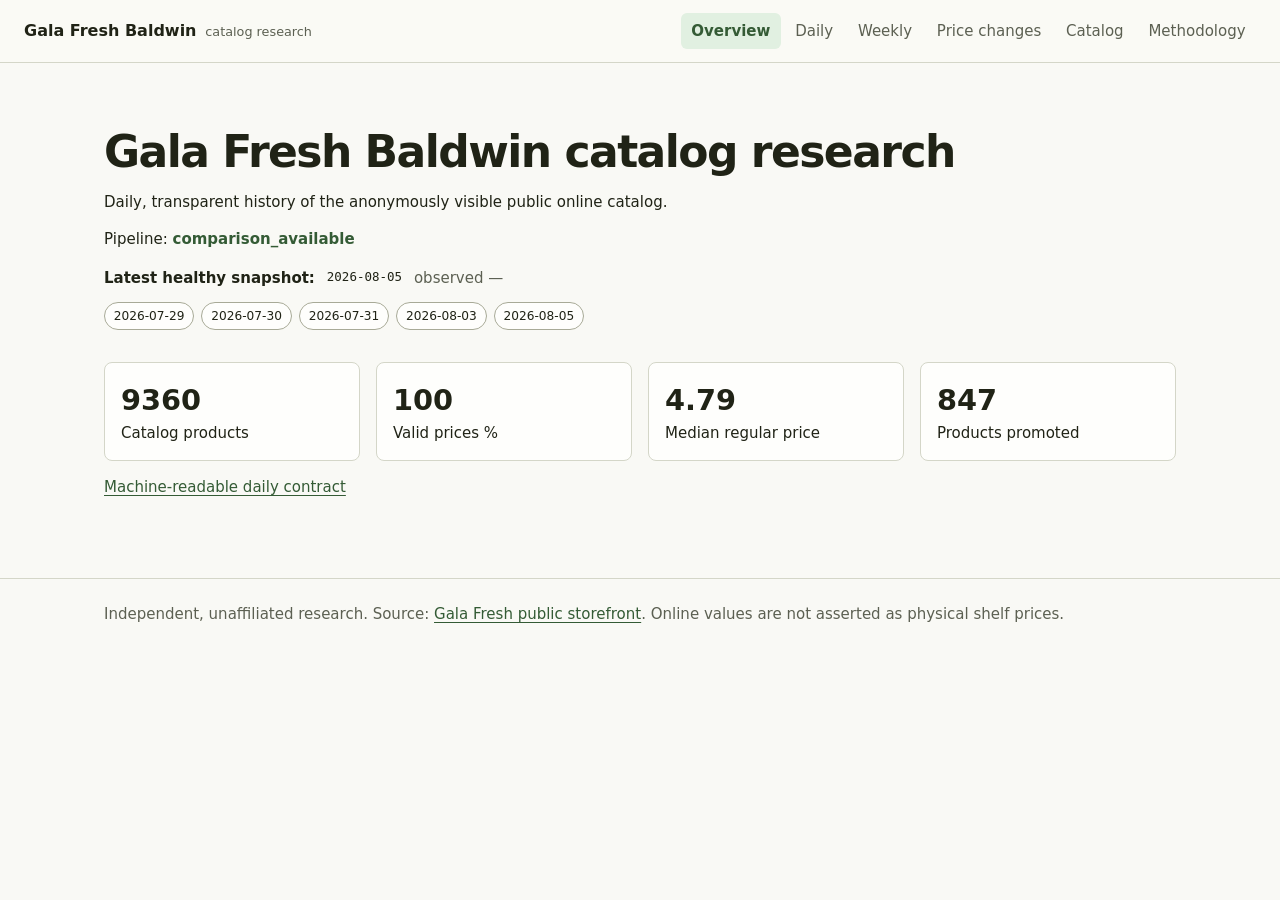
==== commit 4caa1473: "docs: surface recent healthy snapshot dates" ====
--- a/docs/index.html
+++ b/docs/index.html
@@ -1 +1 @@
-<!doctype html><html lang="en"><head><meta charset="utf-8"><meta name="viewport" content="width=device-width,initial-scale=1"><meta name="theme-color" content="#f7f8f2"><title>Gala Fresh Baldwin Research</title><link rel="stylesheet" href="assets/site.css?v=research-1.1"></head><body class=""><header class="site-header"><div class="site-header-inner"><a class="site-identity" href="index.html"><strong>Gala Fresh Baldwin</strong><span>catalog research</span></a><nav class="site-nav" aria-label="Research reports"><a href="index.html" aria-current="page">Overview</a><a href="daily-report.html">Daily</a><a href="weekly-report.html">Weekly</a><a href="price-changes.html">Price changes</a><a href="catalog.html">Catalog</a><a href="METHODOLOGY.html">Methodology</a></nav></div></header><main><section class="hero"><h1>Gala Fresh Baldwin catalog research</h1><p>Daily, transparent history of the anonymously visible public online catalog.</p><p>Pipeline: <span id="status" class="healthy">Loading…</span></p></section><section id="metrics" class="grid" aria-live="polite"></section><p><a id="raw" href="data/daily-summary.json">Machine-readable daily contract</a></p></main><footer class="site-footer"><p>Independent, unaffiliated research. Source: <a href="https://www.shopgalafresh.com/">Gala Fresh public storefront</a>. Online values are not asserted as physical shelf prices.</p></footer><script>fetch('data/daily-summary.json').then(r=>r.json()).then(data=>{const source=data.latest;const labels={catalog_size:'Catalog products',valid_price_percentage:'Valid prices %',median_regular_price:'Median regular price',products_with_promotions:'Products promoted',latest_catalog_size:'Latest catalog',median_catalog_size:'Median catalog',median_valid_price_percentage:'Median valid prices %',price_increases:'Price increases',price_decreases:'Price decreases',additions:'Additions',returns:'Returns',missing_products:'Missing observations'};document.querySelector('#status').textContent=data.status;document.querySelector('#metrics').innerHTML=['catalog_size','valid_price_percentage','median_regular_price','products_with_promotions'].map(k=>`<section class="card"><div class="metric">${source[k]??'—'}</div><div>${labels[k]}</div></section>`).join('');document.querySelector('#raw').href='data/daily-summary.json';}).catch(e=>document.querySelector('#status').textContent='Report data unavailable');</script></body></html>+<!doctype html><html lang="en"><head><meta charset="utf-8"><meta name="viewport" content="width=device-width,initial-scale=1"><meta name="theme-color" content="#f7f8f2"><title>Gala Fresh Baldwin Research</title><link rel="stylesheet" href="assets/site.css?v=research-1.1"><script src="assets/analytics.js?v=research-1.0" defer></script></head><body class=""><header class="site-header"><div class="site-header-inner"><a class="site-identity" href="index.html"><strong>Gala Fresh Baldwin</strong><span>catalog research</span></a><nav class="site-nav" aria-label="Research reports"><a href="index.html" aria-current="page">Overview</a><a href="daily-report.html">Daily</a><a href="weekly-report.html">Weekly</a><a href="price-changes.html">Price changes</a><a href="catalog.html">Catalog</a><a href="METHODOLOGY.html">Methodology</a></nav></div></header><main><section class="hero"><h1>Gala Fresh Baldwin catalog research</h1><p>Daily, transparent history of the anonymously visible public online catalog.</p><p>Pipeline: <span id="status" class="healthy">Loading…</span></p><p id="run-summary" class="run-summary"></p><ul id="recent-runs" class="run-strip" aria-label="Recent healthy snapshots"></ul></section><section id="metrics" class="grid" aria-live="polite"></section><p><a id="raw" href="data/daily-summary.json">Machine-readable daily contract</a></p></main><footer class="site-footer"><p>Independent, unaffiliated research. Source: <a href="https://www.shopgalafresh.com/">Gala Fresh public storefront</a>. Online values are not asserted as physical shelf prices.</p></footer><script>const esc=s=>String(s??'—').replace(/[&<>"']/g,c=>({'&':'&amp;','<':'&lt;','>':'&gt;','"':'&quot;',"'":'&#39;'}[c]));fetch('data/daily-summary.json').then(r=>r.json()).then(data=>{const source=data.latest;const labels={catalog_size:'Catalog products',valid_price_percentage:'Valid prices %',median_regular_price:'Median regular price',products_with_promotions:'Products promoted',latest_catalog_size:'Latest catalog',median_catalog_size:'Median catalog',median_valid_price_percentage:'Median valid prices %',price_increases:'Price increases',price_decreases:'Price decreases',additions:'Additions',returns:'Returns',missing_products:'Missing observations'};document.querySelector('#status').textContent=data.status;document.querySelector('#metrics').innerHTML=['catalog_size','valid_price_percentage','median_regular_price','products_with_promotions'].map(k=>`<section class="card"><div class="metric">${source[k]??'—'}</div><div>${labels[k]}</div></section>`).join('');document.querySelector('#raw').href='data/daily-summary.json';const latest=data.latest;const recent=(data.daily_history ?? []).slice(-5);const latestDate=latest?.snapshot_date??'—';const observed=latest?.observed_at ?? '—';const summary=document.querySelector('#run-summary');if(summary)summary.innerHTML=`<strong>Latest healthy snapshot:</strong> <code>${esc(latestDate)}</code> <span class="quiet">observed ${esc(observed)}</span>`;const strip=document.querySelector('#recent-runs');if(strip)strip.innerHTML=recent.map(item=>`<li>${esc(item.snapshot_date)}</li>`).join('');}).catch(e=>document.querySelector('#status').textContent='Report data unavailable');</script></body></html>
--- a/docs/assets/site.css
+++ b/docs/assets/site.css
@@ -2,6 +2,7 @@
 *{box-sizing:border-box}[hidden]{display:none!important}html{scroll-behavior:smooth}body{margin:0;background:var(--paper);color:var(--ink);font:15px/1.5 ui-sans-serif,system-ui,-apple-system,BlinkMacSystemFont,"Segoe UI",sans-serif}button,input,select{font:inherit;color:inherit}button,select{cursor:pointer}a{color:var(--accent);text-underline-offset:3px}a:hover{text-decoration-thickness:2px}a:focus-visible,button:focus-visible,input:focus-visible,select:focus-visible{outline:3px solid var(--focus);outline-offset:2px}
 .site-header{border-bottom:1px solid var(--line);background:color-mix(in oklch,var(--paper) 94%,white);position:sticky;top:0;z-index:20}.site-header-inner{max-width:1440px;margin:auto;min-height:62px;padding:.65rem 1.5rem;display:flex;align-items:center;justify-content:space-between;gap:2rem}.site-identity{display:flex;align-items:baseline;gap:.55rem;text-decoration:none;color:var(--ink);white-space:nowrap}.site-identity strong{font-size:1rem}.site-identity span{color:var(--muted);font-size:.8rem}.site-nav{display:flex;gap:.25rem;flex-wrap:wrap}.site-nav a{padding:.45rem .65rem;border-radius:6px;color:var(--muted);text-decoration:none}.site-nav a:hover{background:var(--surface-tint);color:var(--ink)}.site-nav a[aria-current="page"]{background:var(--accent-soft);color:var(--accent);font-weight:650}
 main{max-width:1120px;margin:auto;padding:2rem 1.5rem 4rem}.catalog-page main,.changes-page main{max-width:1500px;padding-top:1.5rem}.site-footer{border-top:1px solid var(--line);color:var(--muted)}.site-footer p{max-width:1120px;margin:auto;padding:1.5rem}.hero{padding:2rem 0}.hero h1,.catalog-heading h1,.change-heading h1{margin:.15rem 0;font-size:2.75rem;line-height:1.05;letter-spacing:-.035em}.grid{display:grid;grid-template-columns:repeat(auto-fit,minmax(210px,1fr));gap:1rem}.card{background:var(--surface);border:1px solid var(--line);border-radius:var(--radius);padding:1rem}.metric{font-size:1.8rem;font-weight:720;font-variant-numeric:tabular-nums}.muted,.quiet{color:var(--muted)}.healthy{color:var(--accent);font-weight:700}.gap{color:var(--warning)}table{width:100%;border-collapse:collapse;background:var(--surface)}th,td{text-align:left;padding:.65rem;border-bottom:1px solid var(--line);vertical-align:top}th{font-size:.74rem;letter-spacing:.04em;text-transform:uppercase;color:var(--muted)}
+.run-summary{display:flex;flex-wrap:wrap;gap:.75rem;align-items:center;margin:1rem 0 0}.run-summary strong{font-weight:700}.run-summary code{font-size:.78rem}.run-strip{display:flex;flex-wrap:wrap;gap:.45rem;list-style:none;padding:0;margin:.8rem 0 0}.run-strip li{border:1px solid var(--line-strong);border-radius:999px;background:var(--surface);padding:.24rem .55rem;font-size:.76rem;font-variant-numeric:tabular-nums}
 .catalog-heading{display:flex;align-items:end;justify-content:space-between;gap:2rem;padding:1rem 0 1.5rem}.eyebrow{margin:0;color:var(--accent);font-size:.75rem;font-weight:750;letter-spacing:.09em;text-transform:uppercase}.lede{max-width:660px;margin:.65rem 0 0;color:var(--muted);font-size:1rem}.catalog-scope{display:grid;grid-template-columns:repeat(3,minmax(105px,1fr));min-width:min(520px,48vw);margin:0;border-top:1px solid var(--line-strong);border-bottom:1px solid var(--line)}.catalog-scope div{padding:.85rem}.catalog-scope div+div{border-left:1px solid var(--line)}.catalog-scope dt{color:var(--muted);font-size:.72rem;text-transform:uppercase;letter-spacing:.05em}.catalog-scope dd{margin:.2rem 0 0;font-size:1.15rem;font-weight:680;font-variant-numeric:tabular-nums}
 .catalog-controls{background:var(--surface-tint);border:1px solid var(--line);border-radius:var(--radius);padding:1rem 1.1rem}.controls-heading,.results-toolbar{display:flex;align-items:center;justify-content:space-between;gap:1rem}.controls-heading h2{margin:0;font-size:1rem}.controls-heading p{margin:.15rem 0 0;color:var(--muted);font-size:.82rem}.filter-grid{display:grid;grid-template-columns:minmax(250px,1.7fr) repeat(3,minmax(140px,1fr));gap:.8rem;margin-top:.9rem}.filter-grid>label,.toolbar-actions label{display:flex;flex-direction:column;gap:.3rem;color:var(--muted);font-size:.75rem;font-weight:650}.filter-grid input,.filter-grid select,.toolbar-actions select{width:100%;min-height:40px;border:1px solid var(--line-strong);border-radius:6px;background:var(--surface);padding:.48rem .6rem}.search-field{grid-column:span 2}.price-filter,.check-filters{border:0;padding:0;margin:0;grid-column:span 2}.filter-legend,.check-filters legend{display:block;margin-bottom:.3rem;color:var(--muted);font-size:.75rem;font-weight:650}.price-fields{display:flex;gap:.75rem}.price-filter label{display:flex;flex:1;flex-direction:column;gap:.3rem;color:var(--muted);font-size:.72rem}.check-filters{display:flex;gap:.75rem;align-items:center;flex-wrap:wrap}.check-filters legend{width:100%}.check-filters label{display:flex;align-items:center;gap:.45rem;background:var(--surface);border:1px solid var(--line);border-radius:6px;padding:.55rem .65rem;font-size:.78rem}.check-filters input{width:1rem;min-height:auto;margin:0}.text-button{border:0;background:transparent;color:var(--accent);padding:.4rem}.secondary-button{border:1px solid var(--line-strong);border-radius:6px;background:var(--surface);padding:.48rem .7rem}.secondary-button:hover{border-color:var(--accent);color:var(--accent)}.secondary-button:disabled{cursor:not-allowed;opacity:.45}.catalog-status{position:absolute;width:1px;height:1px;overflow:hidden;clip:rect(0,0,0,0)}
 .catalog-workspace{display:grid;grid-template-columns:minmax(0,1fr) minmax(340px,410px);gap:1rem;align-items:start;margin-top:1rem}.results-pane,.detail-panel{background:var(--surface);border:1px solid var(--line);border-radius:var(--radius)}.results-toolbar{padding:.8rem 1rem;border-bottom:1px solid var(--line)}.results-toolbar p{margin:0;font-variant-numeric:tabular-nums;font-weight:650}.toolbar-actions{display:flex;align-items:end;gap:.55rem}.toolbar-actions label{min-width:112px}.table-scroll{overflow:auto}.catalog-table{table-layout:fixed}.catalog-table th:nth-child(1){width:42%}.catalog-table th:nth-child(2){width:18%}.catalog-table th:nth-child(3){width:18%}.catalog-table th:nth-child(4){width:22%}.catalog-table td{height:74px}.catalog-table tr.selected td{background:var(--accent-soft);box-shadow:inset 0 1px var(--accent),inset 0 -1px var(--accent)}.item-button{display:flex;flex-direction:column;gap:.15rem;width:100%;padding:0;border:0;background:transparent;text-align:left;color:var(--ink)}.item-button strong{font-size:.9rem}.item-button span,.date-note{display:block;color:var(--muted);font-size:.72rem}.price-value{font-weight:700;font-variant-numeric:tabular-nums}.tags{display:flex;gap:.3rem;flex-wrap:wrap}.tag{display:inline-block;border:1px solid var(--line-strong);border-radius:999px;padding:.15rem .42rem;font-size:.68rem;white-space:nowrap}.tag.promoted{border-color:color-mix(in oklch,var(--accent),white 55%);background:var(--accent-soft);color:var(--accent)}.tag.missing{border-color:color-mix(in oklch,var(--warning),white 55%);background:var(--warning-soft);color:var(--warning)}.pagination{display:flex;align-items:center;justify-content:center;gap:.8rem;padding:.8rem;border-top:1px solid var(--line)}.pagination span{min-width:110px;text-align:center;color:var(--muted);font-size:.8rem}.empty-state,.detail-placeholder,.error-state{display:flex;flex-direction:column;gap:.35rem;align-items:center;justify-content:center;text-align:center;padding:3rem;color:var(--muted)}
